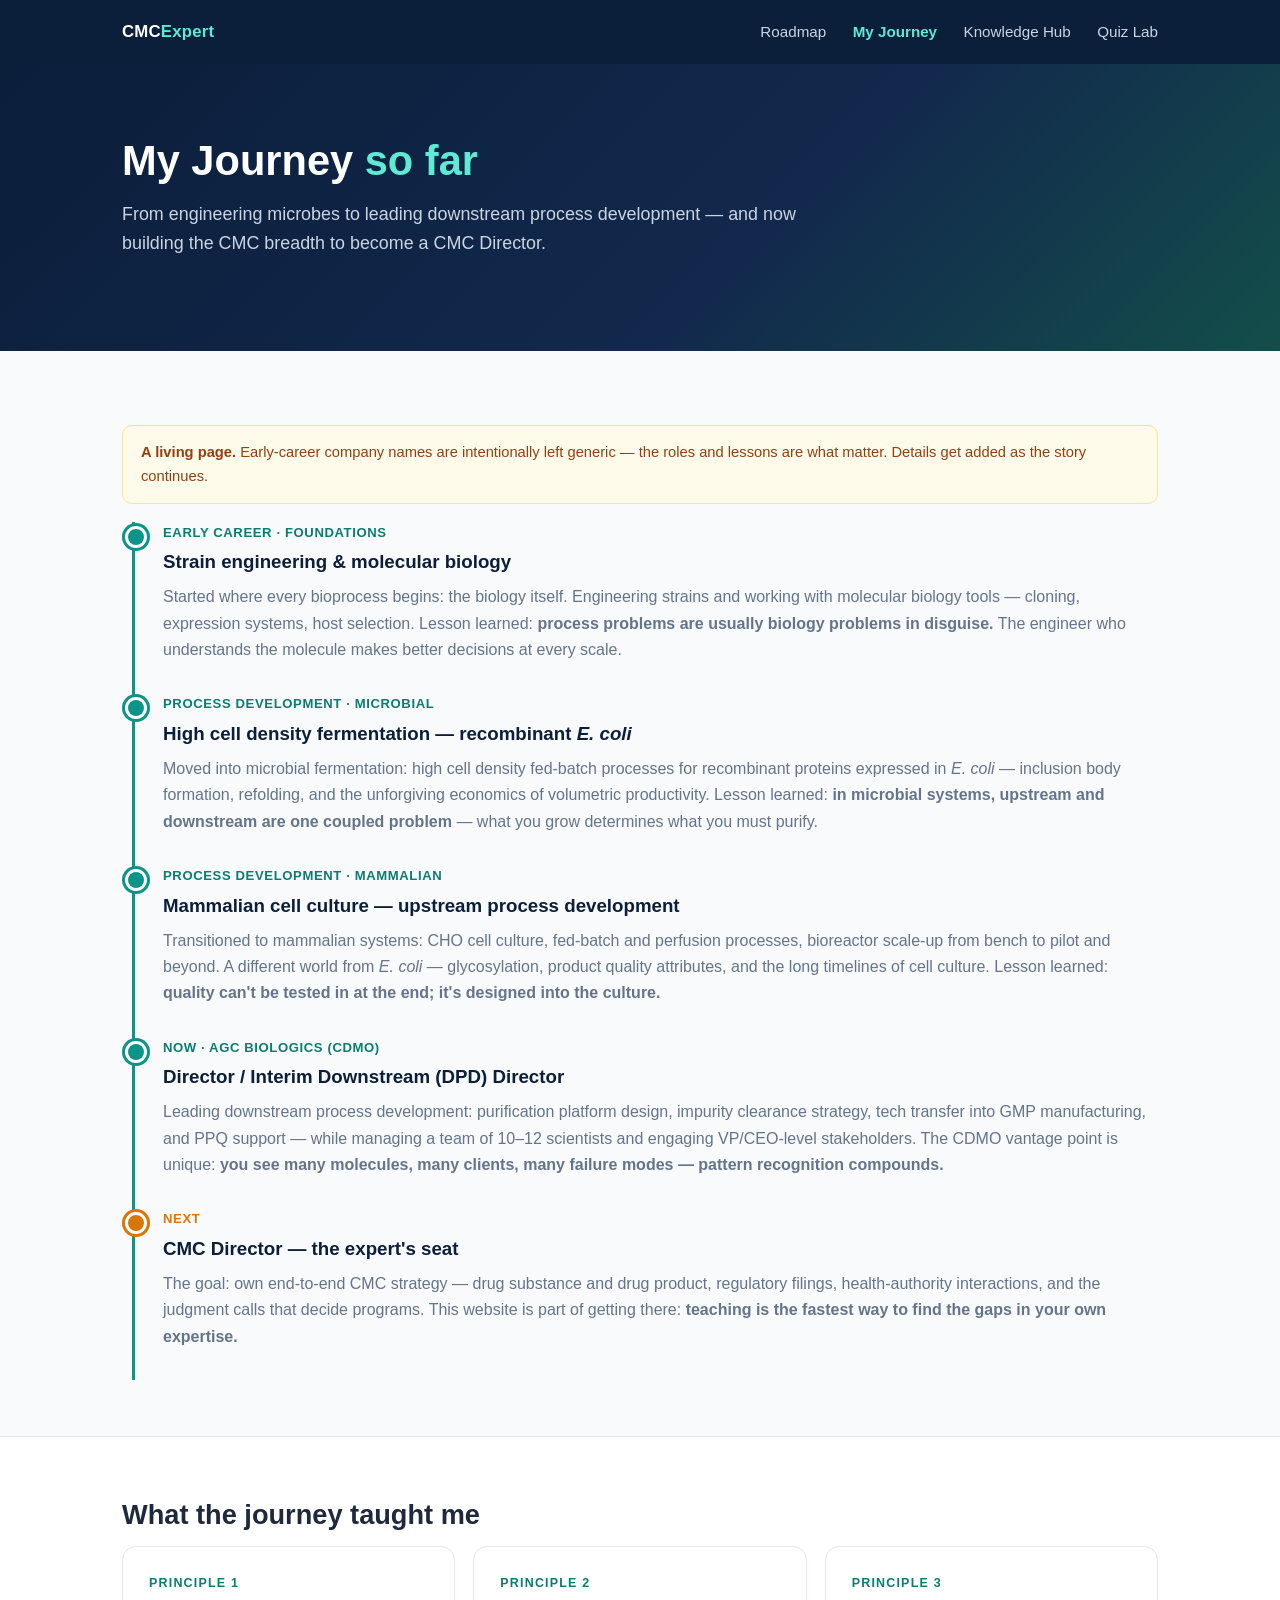
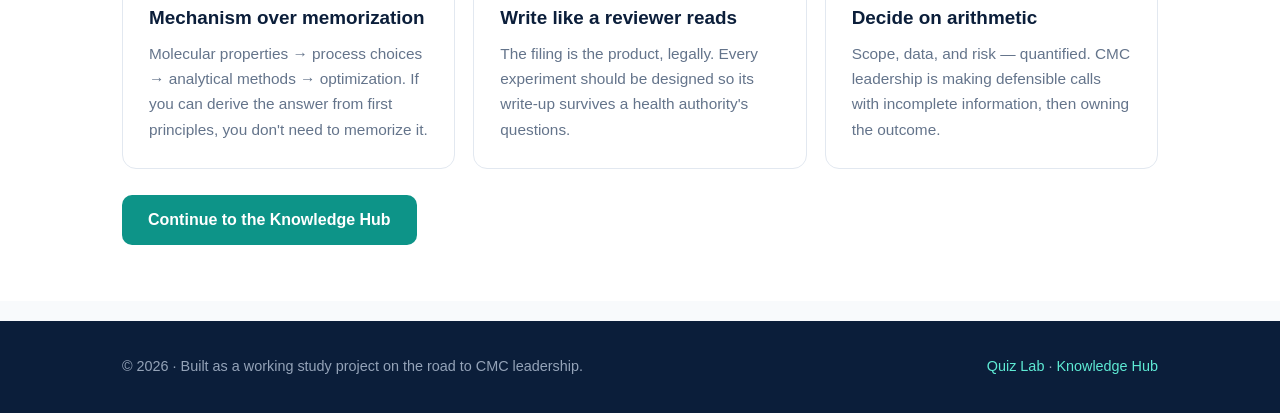
==== journey.html @ 37966bcb "Initial site: How to Become a CMC Expert — roadmap, journey, knowledge hub, quiz lab" ====
<!DOCTYPE html>
<html lang="en">
<head>
<meta charset="UTF-8">
<meta name="viewport" content="width=device-width, initial-scale=1.0">
<title>My Journey — How to Become a CMC Expert</title>
<link rel="stylesheet" href="assets/css/style.css">
</head>
<body>
<header class="site"><div class="wrap nav">
  <a class="brand" href="index.html">CMC<span>Expert</span></a>
  <nav class="links">
    <a href="index.html">Roadmap</a>
    <a href="journey.html" class="active">My Journey</a>
    <a href="knowledge.html">Knowledge Hub</a>
    <a href="quiz.html">Quiz Lab</a>
  </nav>
</div></header>

<div class="hero"><div class="wrap">
  <h1>My Journey <span class="hl">so far</span></h1>
  <p class="lead">From engineering microbes to leading downstream process development —
  and now building the CMC breadth to become a CMC Director.</p>
</div></div>

<section class="block"><div class="wrap">
  <div class="note"><b>A living page.</b> Early-career company names are intentionally left generic —
  the roles and lessons are what matter. Details get added as the story continues.</div>
  <div class="tl">
    <div class="ev">
      <div class="when">Early career · Foundations</div>
      <h3>Strain engineering & molecular biology</h3>
      <p>Started where every bioprocess begins: the biology itself. Engineering strains and working
      with molecular biology tools — cloning, expression systems, host selection. Lesson learned:
      <b>process problems are usually biology problems in disguise.</b> The engineer who understands
      the molecule makes better decisions at every scale.</p>
    </div>
    <div class="ev">
      <div class="when">Process development · Microbial</div>
      <h3>High cell density fermentation — recombinant <i>E.&nbsp;coli</i></h3>
      <p>Moved into microbial fermentation: high cell density fed-batch processes for recombinant
      proteins expressed in <i>E.&nbsp;coli</i> — inclusion body formation, refolding, and the unforgiving
      economics of volumetric productivity. Lesson learned: <b>in microbial systems, upstream and
      downstream are one coupled problem</b> — what you grow determines what you must purify.</p>
    </div>
    <div class="ev">
      <div class="when">Process development · Mammalian</div>
      <h3>Mammalian cell culture — upstream process development</h3>
      <p>Transitioned to mammalian systems: CHO cell culture, fed-batch and perfusion processes,
      bioreactor scale-up from bench to pilot and beyond. A different world from <i>E.&nbsp;coli</i> —
      glycosylation, product quality attributes, and the long timelines of cell culture.
      Lesson learned: <b>quality can't be tested in at the end; it's designed into the culture.</b></p>
    </div>
    <div class="ev">
      <div class="when">Now · AGC Biologics (CDMO)</div>
      <h3>Director / Interim Downstream (DPD) Director</h3>
      <p>Leading downstream process development: purification platform design, impurity clearance
      strategy, tech transfer into GMP manufacturing, and PPQ support — while managing a team of
      10–12 scientists and engaging VP/CEO-level stakeholders. The CDMO vantage point is unique:
      <b>you see many molecules, many clients, many failure modes — pattern recognition compounds.</b></p>
    </div>
    <div class="ev future">
      <div class="when">Next</div>
      <h3>CMC Director — the expert's seat</h3>
      <p>The goal: own end-to-end CMC strategy — drug substance and drug product, regulatory filings,
      health-authority interactions, and the judgment calls that decide programs. This website is
      part of getting there: <b>teaching is the fastest way to find the gaps in your own expertise.</b></p>
    </div>
  </div>
</div></section>

<section class="block" style="background:#fff;border-top:1px solid var(--line)"><div class="wrap">
  <h2 class="stitle">What the journey taught me</h2>
  <div class="grid c3">
    <div class="card"><div class="k">Principle 1</div><h3>Mechanism over memorization</h3><p>Molecular properties → process choices → analytical methods → optimization. If you can derive the answer from first principles, you don't need to memorize it.</p></div>
    <div class="card"><div class="k">Principle 2</div><h3>Write like a reviewer reads</h3><p>The filing is the product, legally. Every experiment should be designed so its write-up survives a health authority's questions.</p></div>
    <div class="card"><div class="k">Principle 3</div><h3>Decide on arithmetic</h3><p>Scope, data, and risk — quantified. CMC leadership is making defensible calls with incomplete information, then owning the outcome.</p></div>
  </div>
  <p style="margin-top:26px"><a class="btn" href="knowledge.html">Continue to the Knowledge Hub</a></p>
</div></section>

<footer class="site"><div class="wrap">
  <div>© 2026 · Built as a working study project on the road to CMC leadership.</div>
  <div><a href="quiz.html">Quiz Lab</a> · <a href="knowledge.html">Knowledge Hub</a></div>
</div></footer>
</body>
</html>
---- assets/css/style.css ----
:root{
  --navy:#0b1e3a; --navy2:#12294d; --teal:#0d9488; --teal-d:#0b7c72;
  --amber:#d97706; --ink:#1e293b; --muted:#64748b; --bg:#f8fafc;
  --card:#ffffff; --line:#e2e8f0; --green:#15803d; --red:#b91c1c;
  --radius:14px;
}
*{box-sizing:border-box;margin:0;padding:0}
body{font-family:-apple-system,BlinkMacSystemFont,"Segoe UI",Roboto,"Helvetica Neue",Arial,sans-serif;
  color:var(--ink);background:var(--bg);line-height:1.65;-webkit-font-smoothing:antialiased}
a{color:var(--teal-d);text-decoration:none}
a:hover{text-decoration:underline}
.wrap{max-width:1080px;margin:0 auto;padding:0 22px}

/* header */
header.site{background:var(--navy);color:#fff;position:sticky;top:0;z-index:50}
.nav{display:flex;align-items:center;justify-content:space-between;height:64px}
.brand{font-weight:800;font-size:1.05rem;letter-spacing:.2px;color:#fff}
.brand span{color:#5eead4}
nav.links a{color:#cbd5e1;margin-left:22px;font-size:.95rem}
nav.links a:hover{color:#fff;text-decoration:none}
nav.links a.active{color:#5eead4;font-weight:600}

/* hero */
.hero{background:linear-gradient(135deg,var(--navy) 0%,var(--navy2) 60%,#134e4a 100%);
  color:#fff;padding:72px 0 64px}
.hero h1{font-size:2.6rem;line-height:1.2;margin-bottom:14px;max-width:760px}
.hero h1 .hl{color:#5eead4}
.hero p.lead{color:#cbd5e1;font-size:1.12rem;max-width:700px;margin-bottom:28px}
.btn{display:inline-block;background:var(--teal);color:#fff;font-weight:700;
  padding:12px 26px;border-radius:10px;border:0;cursor:pointer;font-size:1rem}
.btn:hover{background:var(--teal-d);text-decoration:none;color:#fff}
.btn.ghost{background:transparent;border:1.5px solid #5eead4;color:#5eead4;margin-left:12px}
.btn.ghost:hover{background:#5eead422}
.btnrow{margin-top:6px}

/* sections */
section.block{padding:56px 0}
h2.stitle{font-size:1.7rem;margin-bottom:8px}
p.sub{color:var(--muted);margin-bottom:28px;max-width:760px}
.grid{display:grid;gap:18px}
.grid.c3{grid-template-columns:repeat(3,1fr)}
.grid.c2{grid-template-columns:repeat(2,1fr)}
@media(max-width:760px){.grid.c3,.grid.c2{grid-template-columns:1fr}.hero h1{font-size:2rem}}
.card{background:var(--card);border:1px solid var(--line);border-radius:var(--radius);
  padding:26px;transition:transform .15s ease,box-shadow .15s ease}
a.card:hover{transform:translateY(-3px);box-shadow:0 12px 28px #0b1e3a14;text-decoration:none}
.card .k{font-size:.78rem;font-weight:700;letter-spacing:1.2px;text-transform:uppercase;color:var(--teal-d);margin-bottom:8px}
.card h3{font-size:1.18rem;margin-bottom:8px;color:var(--navy)}
.card p{color:var(--muted);font-size:.96rem}
.card .go{display:inline-block;margin-top:12px;font-weight:700;color:var(--teal-d)}

/* roadmap */
.steps{counter-reset:step;display:grid;gap:0}
.step{display:grid;grid-template-columns:64px 1fr;gap:18px;padding:22px 0;border-bottom:1px solid var(--line)}
.step:last-child{border-bottom:0}
.badge{width:52px;height:52px;border-radius:50%;background:var(--navy);color:#5eead4;
  display:flex;align-items:center;justify-content:center;font-weight:800;font-size:1.2rem}
.step h3{color:var(--navy);margin-bottom:6px}
.step p{color:var(--muted)}
.step .tags{margin-top:8px}
.tag{display:inline-block;background:#ccfbf1;color:#0f766e;font-size:.8rem;font-weight:600;
  padding:3px 10px;border-radius:20px;margin:0 6px 6px 0}

/* timeline */
.tl{position:relative;margin:10px 0 0 10px;padding-left:28px;border-left:3px solid var(--teal)}
.tl .ev{position:relative;padding:0 0 30px}
.tl .ev::before{content:"";position:absolute;left:-38px;top:4px;width:16px;height:16px;
  border-radius:50%;background:var(--teal);border:3px solid #fff;box-shadow:0 0 0 3px var(--teal)}
.tl .ev .when{font-size:.82rem;font-weight:700;color:var(--teal-d);letter-spacing:.6px;text-transform:uppercase}
.tl .ev h3{color:var(--navy);margin:4px 0 6px}
.tl .ev p{color:var(--muted)}
.tl .ev.future::before{background:var(--amber);box-shadow:0 0 0 3px var(--amber)}
.tl .ev.future .when{color:var(--amber)}

/* tables */
table.guide{width:100%;border-collapse:collapse;background:#fff;border-radius:var(--radius);
  overflow:hidden;font-size:.94rem;box-shadow:0 1px 3px #0b1e3a10}
table.guide th{background:var(--navy);color:#fff;text-align:left;padding:12px 16px}
table.guide td{padding:12px 16px;border-bottom:1px solid var(--line);vertical-align:top}
table.guide tr:last-child td{border-bottom:0}
table.guide td.code{font-weight:700;color:var(--navy);white-space:nowrap}

/* domains */
.dom{background:#fff;border:1px solid var(--line);border-radius:var(--radius);padding:24px}
.dom h3{color:var(--navy);margin-bottom:8px}
.dom h3 .n{color:var(--teal-d);margin-right:8px}
.dom p{color:var(--muted);font-size:.95rem}
.dom ul{margin:10px 0 0 18px;color:var(--muted);font-size:.93rem}

/* quiz */
.quizbox{background:#fff;border:1px solid var(--line);border-radius:var(--radius);padding:30px;max-width:760px;margin:0 auto}
.catgrid{display:grid;grid-template-columns:repeat(2,1fr);gap:12px;margin:18px 0}
@media(max-width:640px){.catgrid{grid-template-columns:1fr}}
.catchoice{border:1.5px solid var(--line);border-radius:10px;padding:16px;cursor:pointer;background:#fff;text-align:left}
.catchoice:hover{border-color:var(--teal)}
.catchoice h4{color:var(--navy);margin-bottom:4px}
.catchoice p{font-size:.85rem;color:var(--muted)}
.catchoice .best{font-size:.78rem;color:var(--amber);font-weight:700}
.qprogress{height:8px;background:var(--line);border-radius:6px;margin-bottom:18px;overflow:hidden}
.qprogress i{display:block;height:100%;background:var(--teal);border-radius:6px;transition:width .3s}
.qmeta{font-size:.85rem;color:var(--muted);margin-bottom:10px}
.qtext{font-size:1.15rem;font-weight:600;color:var(--navy);margin-bottom:18px}
.opt{display:block;width:100%;text-align:left;border:1.5px solid var(--line);border-radius:10px;
  padding:13px 16px;margin-bottom:10px;background:#fff;cursor:pointer;font-size:.98rem}
.opt:hover:not(:disabled){border-color:var(--teal);background:#f0fdfa}
.opt:disabled{cursor:default;opacity:.95}
.opt.correct{border-color:var(--green);background:#f0fdf4;color:var(--green);font-weight:700}
.opt.wrong{border-color:var(--red);background:#fef2f2;color:var(--red);font-weight:700}
.opt.dim{opacity:.55}
.explain{background:#fffbeb;border:1px solid #fde68a;border-radius:10px;padding:14px 16px;
  margin:14px 0;font-size:.93rem;color:#92400e;display:none}
.explain.show{display:block}
.explain b{color:#92400e}
.qnav{display:flex;justify-content:space-between;margin-top:18px}
.scorebig{font-size:3rem;font-weight:800;color:var(--navy);text-align:center;margin:10px 0}
.scoremsg{text-align:center;color:var(--muted);margin-bottom:20px}
.review{margin-top:16px}
.review .ritem{border-bottom:1px solid var(--line);padding:12px 0;font-size:.92rem}
.review .ritem:last-child{border-bottom:0}
.ritem .rq{font-weight:600;color:var(--navy)}
.ritem .ra{color:var(--muted)}
.ritem .ra b{color:var(--green)}

/* footer */
footer.site{background:var(--navy);color:#94a3b8;padding:34px 0;margin-top:20px;font-size:.9rem}
footer.site .wrap{display:flex;justify-content:space-between;flex-wrap:wrap;gap:12px}
footer.site a{color:#5eead4}
.note{background:#fffbeb;border:1px solid #fde68a;border-radius:10px;padding:14px 18px;
  color:#92400e;font-size:.92rem;margin:18px 0}
code.inline{background:#f1f5f9;padding:2px 7px;border-radius:6px;font-size:.88em;color:#0f766e}
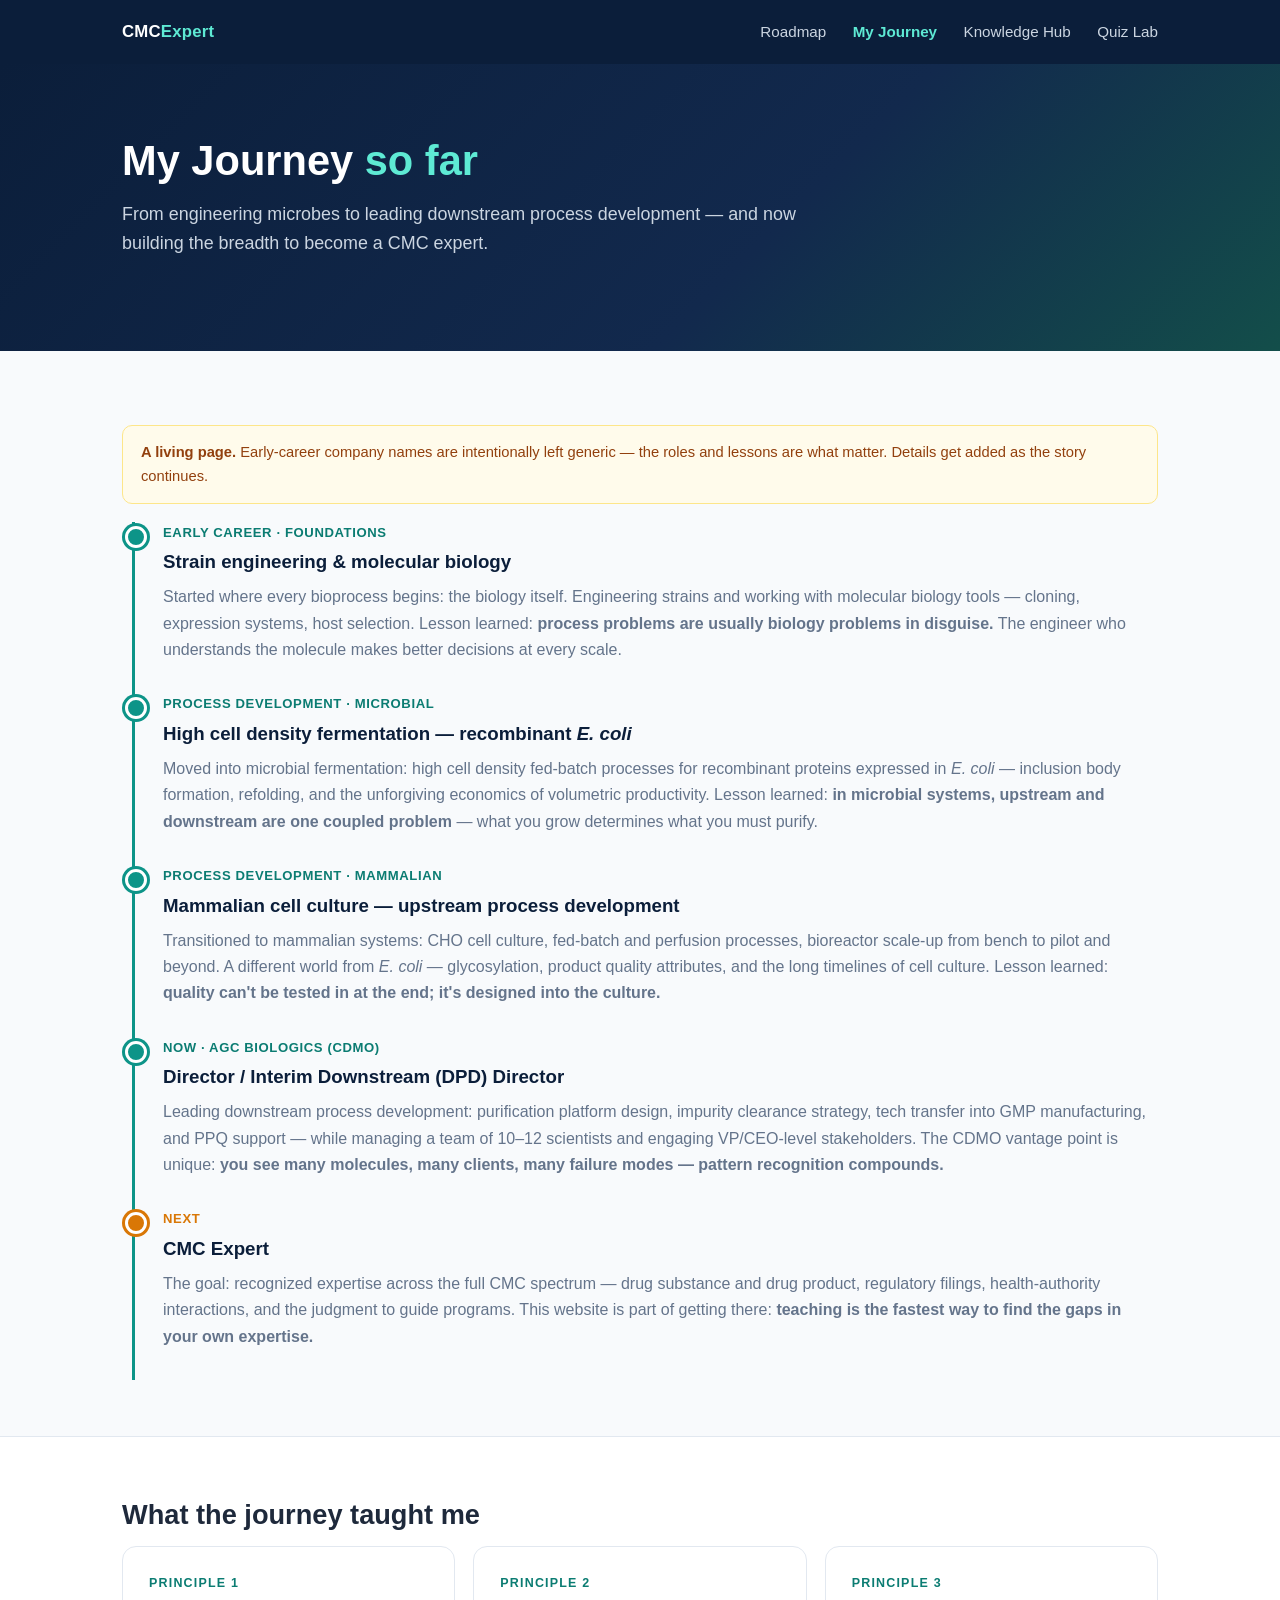
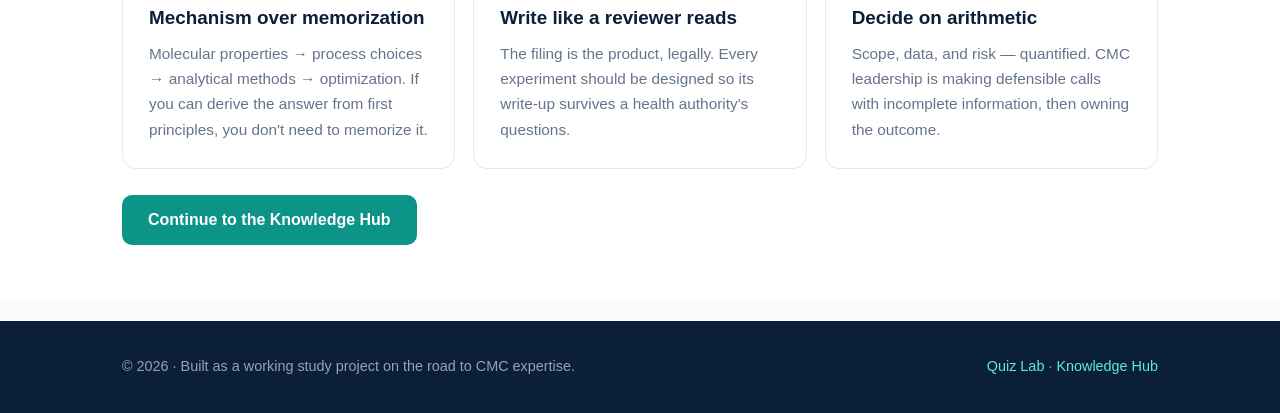
==== commit c79ab950: "Reframe personal goal as CMC expert (not CMC Director)" ====
--- a/journey.html
+++ b/journey.html
@@ -20,7 +20,7 @@
 <div class="hero"><div class="wrap">
   <h1>My Journey <span class="hl">so far</span></h1>
   <p class="lead">From engineering microbes to leading downstream process development —
-  and now building the CMC breadth to become a CMC Director.</p>
+  and now building the breadth to become a CMC expert.</p>
 </div></div>
 
 <section class="block"><div class="wrap">
@@ -61,10 +61,10 @@
     </div>
     <div class="ev future">
       <div class="when">Next</div>
-      <h3>CMC Director — the expert's seat</h3>
-      <p>The goal: own end-to-end CMC strategy — drug substance and drug product, regulatory filings,
-      health-authority interactions, and the judgment calls that decide programs. This website is
-      part of getting there: <b>teaching is the fastest way to find the gaps in your own expertise.</b></p>
+      <h3>CMC Expert</h3>
+      <p>The goal: recognized expertise across the full CMC spectrum — drug substance and drug product,
+      regulatory filings, health-authority interactions, and the judgment to guide programs.
+      This website is part of getting there: <b>teaching is the fastest way to find the gaps in your own expertise.</b></p>
     </div>
   </div>
 </div></section>
@@ -80,7 +80,7 @@
 </div></section>
 
 <footer class="site"><div class="wrap">
-  <div>© 2026 · Built as a working study project on the road to CMC leadership.</div>
+  <div>© 2026 · Built as a working study project on the road to CMC expertise.</div>
   <div><a href="quiz.html">Quiz Lab</a> · <a href="knowledge.html">Knowledge Hub</a></div>
 </div></footer>
 </body>
